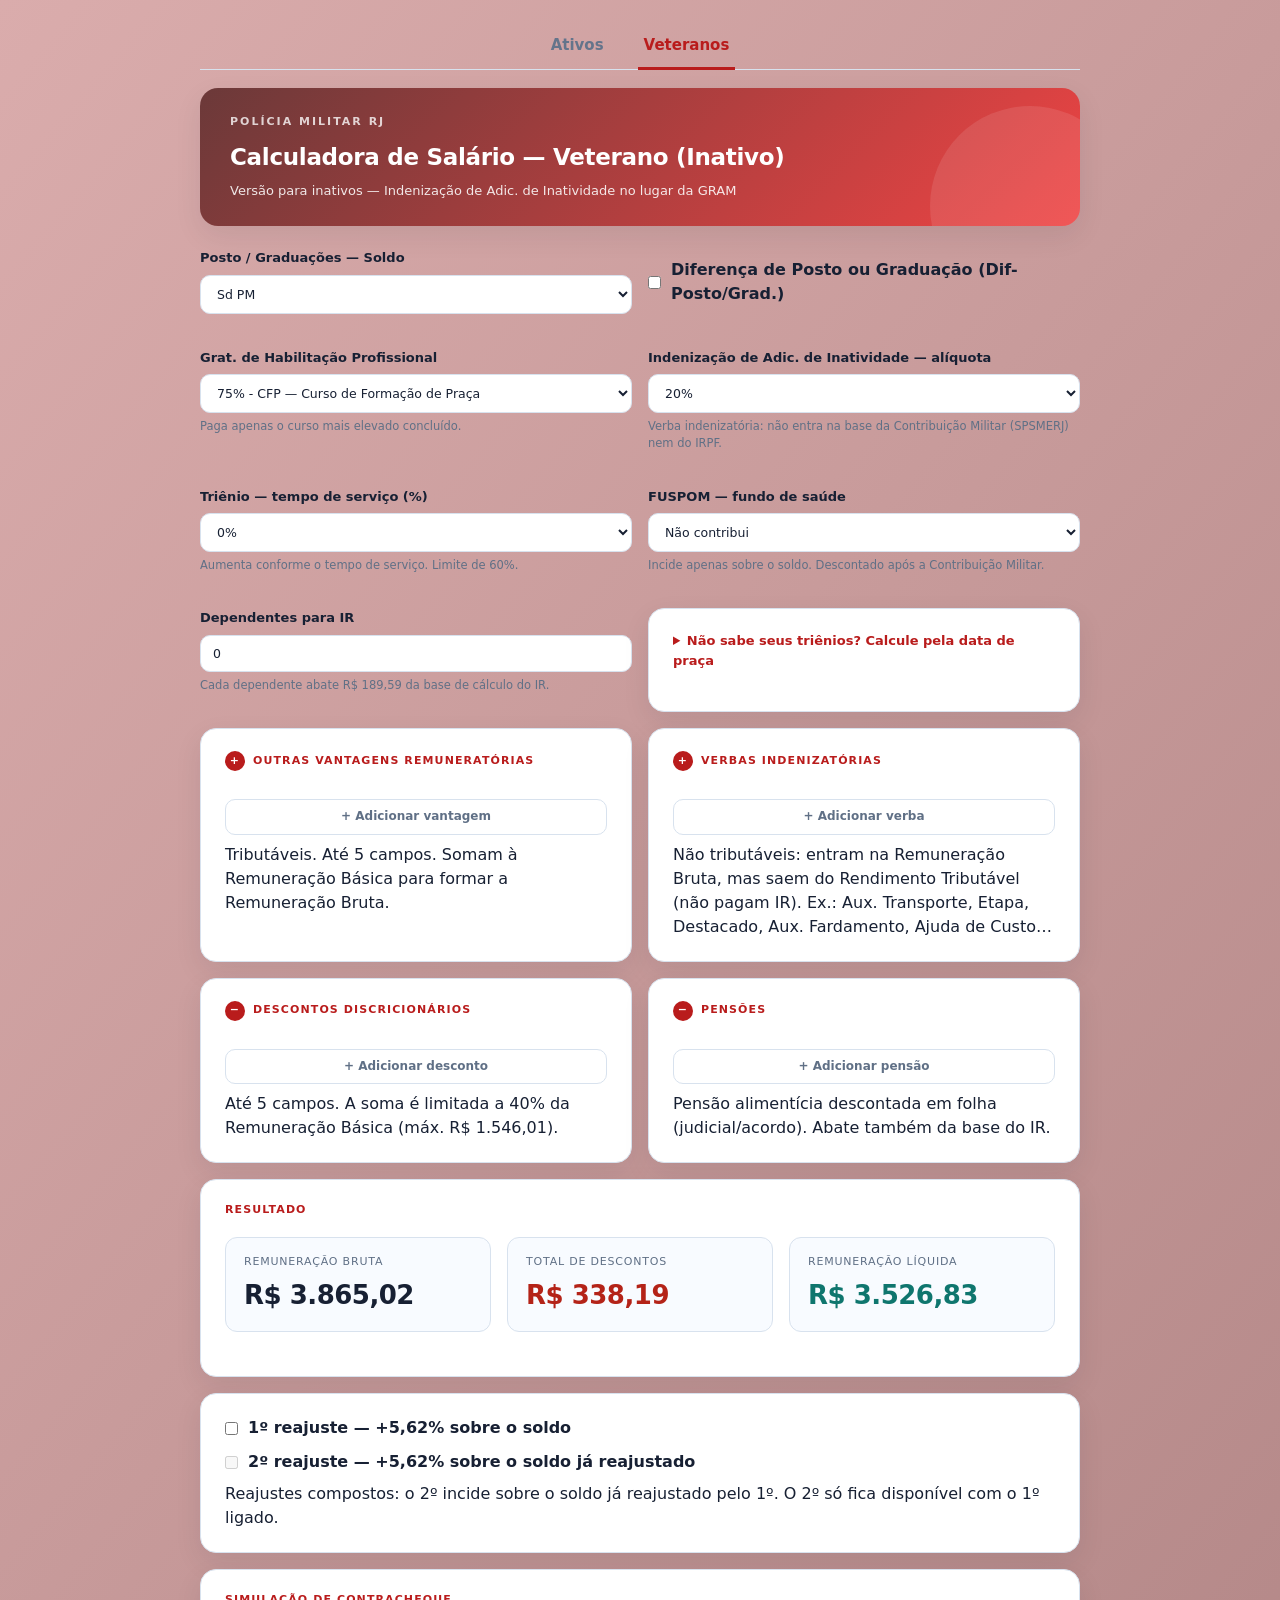
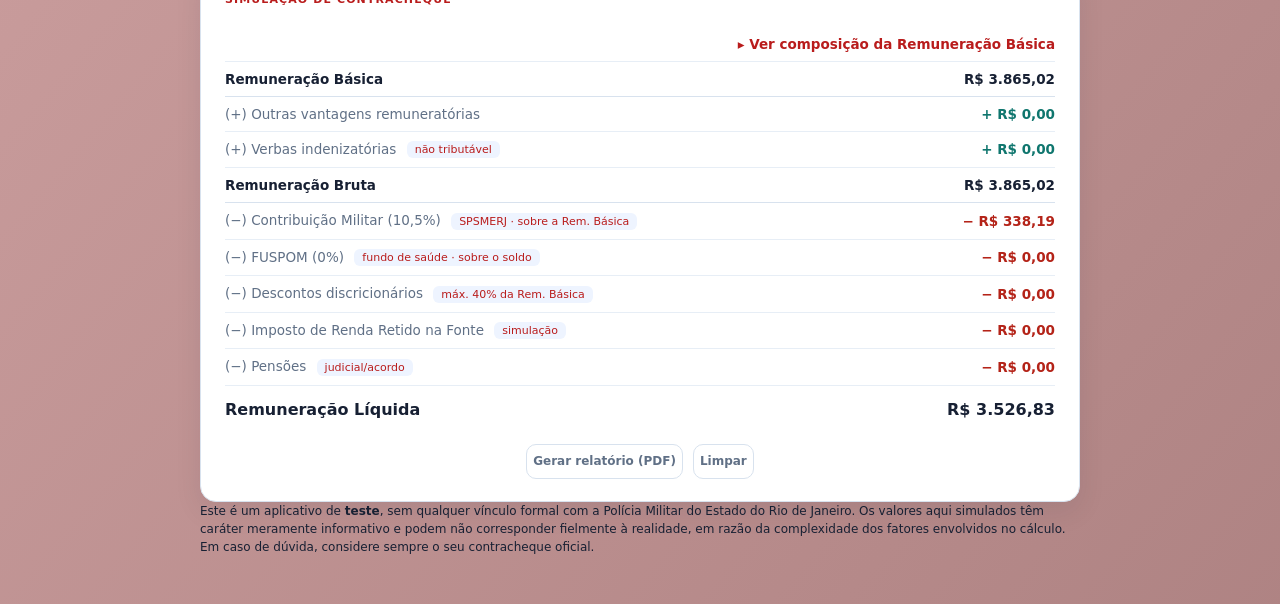
==== Calculadora_Veterano.html @ 70b04b52 "Add files via upload" ====
<html lang="pt-BR">

<head>
  <meta charset="UTF-8">
  <meta name="viewport" content="width=device-width, initial-scale=1.0">
  <link rel="stylesheet" href="calculadora_pmerj.css">
  <style>
    /* Tema avermelhado — diferencia a calculadora de veterano (inativo) da ativa (azul).
       Sobrescreve a cor de destaque SÓ aqui; o CSS compartilhado fica intacto. */
    :root {
      --acento: #b91c1c;            /* vermelho no lugar do azul (era ~#1D4ED8) */
    }
  </style>
  <title>Calculadora de Salário — Veterano (Inativo) — PMERJ</title>
  <script src="Calculadora_Veterano_v4.js"></script>
  <link rel="stylesheet" href="chrome-extension://d1582fdd-89d3-484b-8e49-4ea35ffc04d0/app/content-style.css">
</head>

<body class="veteranosss">
  <div class="wrap">
    <header class="veterano">
    <!-- <header style="background: #b91c1c; color: #fff; margin-bottom:24px; border-radius:0 0 8px 8px;"> -->
      <div class="header-text">
        <div class="brasao">Polícia Militar RJ</div>
        <h1>Calculadora de Salário — Veterano (Inativo)</h1>
        <p>Versão para inativos — Indenização de Adic. de Inatividade no lugar da GRAM</p>
      </div>
    </header>


    <!-- ====================== CHAVES DE REAJUSTE ====================== -->
    <!-- Reajustes compostos sobre o soldo (no JS). Afetam todas as rubricas,
       pois todas derivam do soldo.
       1º = +5,62% | 2º = +5,62% sobre o já reajustado.
       Acumulado: 1,0562 × 1,0562 = 1,11556 -> +11,56%. -->
    <div class="card" style="margin-bottom:16px;">
      <label for="reajuste"
        style="display:flex; align-items:center; gap:10px; font-weight:700; cursor:pointer; margin:0;">
        <input type="checkbox" id="reajuste">
        1º reajuste — +5,62% sobre o soldo
      </label>
      <label for="reajuste2"
        style="display:flex; align-items:center; gap:10px; font-weight:700; cursor:pointer; margin:10px 0 0;">
        <input type="checkbox" id="reajuste2" disabled>
        2º reajuste — +5,62% sobre o soldo já reajustado
      </label>
      <div class="hint" style="margin-top:8px;">Reajustes compostos: o 2º incide sobre o soldo já reajustado pelo 1º. O
        2º só fica disponível com o 1º ligado.</div>
    </div>


    <div class="grid">


      <!-- ============ CARD 1 — POSTO / GRADUAÇÃO (DEFINIDO) ============ -->
      <div class="field">
        <label for="posto">Posto / Graduações — Soldo</label>
        <select id="posto">
          <option value="3270.73" data-gret="192.5"> Cel PM </option>
          <option value="2943.65" data-gret="192.5">Ten Cel PM </option>
          <option value="2649.28" data-gret="192.5">Maj PM </option>
          <option value="2384.35" data-gret="150">Cap PM </option>
          <option value="2145.60" data-gret="150">1º Ten PM </option>
          <option value="1929.73" data-gret="150">2º Ten PM </option>
          <option value="1736.76" data-gret="150">Asp Of PM </option>
          <option value="1141.49" data-gret="122.5">Cad PM </option>
          <option value="1736.76" data-gret="150">Sub Ten PM</option>
          <option value="1596.12" data-gret="150">1º Sgt PM </option>
          <option value="1448.94" data-gret="150">2º Sgt PM </option>
          <option value="1318.11" data-gret="150">3º Sgt PM </option>
          <option value="1141.49" data-gret="150">Cb PM </option>
          <option value="991.03" data-gret="150" selected>Sd PM </option>
          <option value="817.67" data-gret="122.5">Aluno CFP </option>
        </select>
      </div>

      <!-- GHP — Gratificação de Habilitação Profissional
           Quem escolhe é o usuário (curso mais elevado concluído).
           value = % sobre o soldo  |  cálculo no JS: soldo * value / 100 -> LINHA no resultado -->

      <div class="field">
        <label for="habilitacao"> Grat. de Habilitação Profissional </label>
        <select name="" id="habilitacao">
          <option value="160">160% - CCEM — Curso de Comando e Estado-Maior</option>
          <option value="110">110% - CAO / CAS — Curso de Aperfeiçoamento de Oficiais / Sargentos</option>
          <option value="85">85% - Curso de Especialização ou equivalente</option>
          <option value="80">80% - CFO / CFS — Curso de Formação de Oficiais / Sargentos</option>
          <option value="75" selected>75% - CFP — Curso de Formação de Praça </option>
          <option value="0"> ------- </option>
        </select>
        <div class="hint">Paga apenas o curso mais elevado concluído.</div>
      </div>
            <!-- IAI — Indenização de Adicional de Inatividade (substitui a GRAM) -->
      <div class="field">
        <label for="iai-aliquota">Indenização de Adic. de Inatividade — alíquota</label>
        <select id="iai-aliquota">
          <option value="20" selected>20%</option>
          <option value="25">25%</option>
          <option value="30">30%</option>
        </select>
        <div class="hint">Verba indenizatória: não entra na base da Contribuição Militar (SPSMERJ) nem do IRPF.</div>
      </div>

<!-- ============ CARD AUXILIAR — TRIÊNIOS PELA DATA DE PRAÇA ============ -->
      <!-- Helper: usuário informa a data de praça; o JS conta os triênios.
         triênios = Math.floor( (hoje - data_praca) em dias / 1095 )   (1095 = 3 anos, sem bissexto)
         percentual = (a confirmar) 1º triênio 10%, +5% por triênio, teto 60%
         comportamento ao calcular: preencher #trienio automaticamente OU só informar? (a confirmar)
         Nota de estilo: input[type=date] não está no CSS compartilhado (que só cobre number/select),
         então pode aparecer com visual padrão do navegador — ajuste de estilo fica para depois. -->
      <div class="field">
        <label for="trienio">Triênio — tempo de serviço (%)</label>
        <select id="trienio">
          <option value="0" selected>0%</option>
          <option value="10">10%</option>
          <option value="15">15%</option>
          <option value="20">20%</option>
          <option value="25">25%</option>
          <option value="30">30%</option>
          <option value="35">35%</option>
          <option value="40">40%</option>
          <option value="45">45%</option>
          <option value="50">50%</option>
          <option value="55">55%</option>
          <option value="60">60%</option>
        </select>
        <div class="hint">Aumenta conforme o tempo de serviço. Limite de 60%.</div>
      </div>

      <!-- Card recolhível (<details>): nasce fechado para dar mais respiro à página;
         clicar no <summary> expande. Os id internos não mudaram. -->
      <!-- FUSPOM — fundo de saúde (escolhido pelo usuário). DESCONTO.
           value = % | base = SOMENTE o soldo
           cálculo no JS: soldo * value / 100 -> LINHA de desconto (após Contrib. Militar) -->
      <div class="field">
        <label for="fuspom">FUSPOM — fundo de saúde</label>
        <select id="fuspom">
          <option value="0" selected>Não contribui</option>
          <option value="10">10%</option>
          <option value="11">11%</option>
          <option value="12">12%</option>
          <option value="13">13%</option>
          <option value="14">14%</option>
          <option value="15">15%</option>
          <option value="16">16%</option>
          <option value="17">17%</option>
          <option value="18">18%</option>
        </select>
        <div class="hint">Incide apenas sobre o soldo. Descontado após a Contribuição Militar.</div>
      </div>

      <!-- DEPENDENTES (IR) — controle próprio, perto do FUSPOM.
           Cada dependente abate R$ 189,59 do Rendimento Tributável. -->
      <div class="field">
        <label for="dependentes">Dependentes para IR</label>
        <input type="number" id="dependentes" value="0" min="0" step="1" inputmode="numeric">
        <div class="hint">Cada dependente abate R$ 189,59 da base de cálculo do IR.</div>
      </div>





      <details class="card">
        <summary style="cursor:pointer; color:var(--acento); font-weight:800; font-size:13px;">Não sabe seus triênios?
          Calcule pela data de praça</summary>
        <div style="margin-top:18px;">
          <div class="field">
            <label for="data-praca"> Data de praça: </label>
            <input type="date" id="data-praca"> <span class="hint" style="flex:1;">mês / dia / ano</span>
            <div class="hint"> Data de Ingresso na corporação.</div>
          </div>

          <button type="button" class="cen-btn" id="btn-trienios" style="width:100%; margin-bottom:18px;">Calcular
            triênios</button>
          <div class="field">
            <label>Resultado</label>
            <div class="slider-row">
              <span class="hint" style="flex:1;">Triênios completos / Percentual sugerido</span>
              <span class="slider-val" id="trienios-count">—</span>
              <span class="slider-val" id="trienios-pct">—</span>
            </div>
          </div>
        </div>
      </details>

      <!-- ============ CARD — OUTRAS VANTAGENS REMUNERATÓRIAS (até 5) ============ -->
      <!-- TRIBUTÁVEIS: somam à Rem. Básica para formar a Rem. Bruta. -->
      <div class="card">
        <h2><span class="num">+</span> Outras vantagens remuneratórias</h2>
        <div id="vant-lista"><!-- campos (máx. 5) --></div>
        <button type="button" class="cen-btn" id="btn-add-vant" style="width:100%; margin-top:10px;">+ Adicionar vantagem</button>
        <div class="hint" style="margin-top:8px;">Tributáveis. Até 5 campos. Somam à Remuneração Básica para formar a Remuneração Bruta.</div>
      </div>

      <!-- ============ CARD — VERBAS INDENIZATÓRIAS (até 5) ============ -->
      <!-- NÃO TRIBUTÁVEIS: entram na Rem. Bruta, mas saem do Rendimento Tributável. -->
      <div class="card">
        <h2><span class="num">+</span> Verbas indenizatórias</h2>
        <div id="vind-lista"><!-- campos (máx. 5) --></div>
        <button type="button" class="cen-btn" id="btn-add-vind" style="width:100%; margin-top:10px;">+ Adicionar verba</button>
        <div class="hint" style="margin-top:8px;">Não tributáveis: entram na Remuneração Bruta, mas saem do Rendimento Tributável (não pagam IR). Ex.: Aux. Transporte, Etapa, Destacado, Aux. Fardamento, Ajuda de Custo…</div>
      </div>

      <!-- ============ CARD — DESCONTOS DISCRICIONÁRIOS (até 5) ============ -->
      <!-- O usuário adiciona campos (máx. 5). Cada um é um valor livre em R$.
         A SOMA de todos é limitada a 40% da Remuneração Básica (teto dinâmico).
         No JS: somaDisc = soma dos campos; desconto = min(somaDisc, 40% Rem.Básica).
         Campos criados/removidos dinamicamente; o cálculo lê todos pela classe .desc-disc-input. -->
      <div class="card">
        <h2><span class="num">−</span> Descontos discricionários</h2>
        <div id="desc-disc-lista"><!-- campos adicionados aqui (máx. 5) --></div>
        <button type="button" class="cen-btn" id="btn-add-desc" style="width:100%; margin-top: 10px;">+ Adicionar
          desconto</button>
        <div class="hint" style="margin-top:8px;">Até 5 campos. A soma é limitada a 40% da Remuneração Básica (máx.
          <span id="desc-disc-max">R$ 0,00</span>).
        </div>
        <div class="hint" id="desc-disc-aviso" style="display:none; color:var(--vermelho); font-weight:600;">Soma acima
          do limite — considerado o máximo permitido.</div>
      </div>

      <!-- ============ CARD — PENSÕES (até 5) ============ -->
      <!-- Desconto. Reduz o líquido E abate da Base de Cálculo do IR.
           Campos dinâmicos lidos pela classe .pensao-input. -->
      <div class="card">
        <h2><span class="num">−</span> Pensões</h2>
        <div id="pensao-lista"><!-- campos adicionados aqui (máx. 5) --></div>
        <button type="button" class="cen-btn" id="btn-add-pensao" style="width:100%; margin-top:10px;">+ Adicionar pensão</button>
        <div class="hint" style="margin-top:8px;">Pensão alimentícia descontada em folha (judicial/acordo). Abate também da base do IR.</div>
      </div>

      <!-- ============ CARD DE RESULTADO ============ -->
      <div class="card result-card">
        <h2> Resultado </h2>
        <div class="big-nums">
          <div class="big-num">
            <div class="lbl">Remuneração Bruta</div>
            <div class="val" id="r-rem-bruta">R$&nbsp;0,00</div>
          </div>
          <div class="big-num">
            <div class="lbl">Total de descontos</div>
            <div class="val" id="r-desc" style="color: var(--vermelho);">R$&nbsp;0,00</div>
          </div>
          <div class="big-num destaque">
            <div class="lbl">Remuneração Líquida</div>
            <div class="val" id="r-liquido">R$&nbsp;0,00</div>
          </div>
        </div>


      </div>

      <!-- DETALHAMENTO (table.breakdown) — "contracheque": rubricas e valores.
           Descontos, auxílios e líquido entram aqui nas próximas etapas. -->
      <div class="card result-card">
        <h2> Simulação de Contracheque </h2>
        <table class="breakdown">
          <tbody>
            <tr id="comp-toggle" style="cursor:pointer;">
              <td colspan="2" class="lbl-cell" style="color:var(--acento); font-weight:700;">
                <span id="comp-arrow">▸</span> Ver composição da Remuneração Básica
              </td>
            </tr>
            <tr class="comp-row" style="display:none;">
              <td class="lbl-cell">Soldo base</td>
              <td id="t-soldo">R$&nbsp;0,00</td>
            </tr>
            <tr class="comp-row" style="display:none;">
              <td class="lbl-cell">GRET (<span id="t-gret-p">150</span>%)</td>
              <td class="pos" id="t-gret">+ R$&nbsp;0,00</td>
            </tr>
            <tr class="comp-row" style="display:none;">
              <td class="lbl-cell">GHP — Habilitação (<span id="t-ghp-p">75</span>%)</td>
              <td class="pos" id="t-ghp">+ R$&nbsp;0,00</td>
            </tr>
            <tr class="comp-row" style="display:none;">
              <td class="lbl-cell">Indenização Adic. de Inatividade (<span id="t-iai-p">20</span>%)</td>
              <td class="pos" id="t-iai">+ R$&nbsp;0,00</td>
            </tr>
            <tr class="comp-row" style="display:none;">
              <td class="lbl-cell">Triênio (<span id="t-tri-p">0</span>%)</td>
              <td class="pos" id="t-trienio">+ R$&nbsp;0,00</td>
            </tr>
            <tr class="subtotal">
              <td>Remuneração Básica</td>
              <td id="t-rem-basica">R$&nbsp;0,00</td>
            </tr>
            <tr>
              <td class="lbl-cell">(+) Outras vantagens remuneratórias</td>
              <td class="pos" id="t-vant">+ R$&nbsp;0,00</td>
            </tr>
            <tr>
              <td class="lbl-cell">(+) Verbas indenizatórias <span class="badge-aux">não tributável</span></td>
              <td class="pos" id="t-vind">+ R$&nbsp;0,00</td>
            </tr>
             <tr class="subtotal"><td>Remuneração Bruta</td><td id="t-rem-bruta">R$&nbsp;0,00</td></tr>
            <tr>
              <td class="lbl-cell">(−) Contribuição Militar (10,5%) <span class="badge-aux">SPSMERJ · sobre a Rem.
                  Básica</span></td>
              <td class="neg" id="t-contrib">− R$&nbsp;0,00</td>
            </tr>
            <tr>
              <td class="lbl-cell">(−) Descontos discricionários <span class="badge-aux">máx. 40% da Rem. Básica</span>
              </td>
              <td class="neg" id="t-desc-disc">− R$&nbsp;0,00</td>
            </tr>
            <tr>
              <td class="lbl-cell">(−) Imposto de Renda Retido na Fonte <span class="badge-aux">simulação</span></td>
              <td class="neg" id="t-irrf">− R$&nbsp;0,00</td>
            </tr>
            <tr>
              <td class="lbl-cell">(−) Pensões <span class="badge-aux">judicial/acordo</span></td>
              <td class="neg" id="t-pensao">− R$&nbsp;0,00</td>
            </tr>
            <tr class="final">
              <td>Remuneração Líquida</td>
              <td id="t-liquido">R$&nbsp;0,00</td>
            </tr>
          </tbody>
        </table>
      </div>

  
    </div>
        <!-- Rodapé informativo / aviso -->
      <div class="hint" style="font-size: 12px; font-" >
        Este é um aplicativo de <strong>teste</strong>, sem qualquer vínculo formal com a Polícia Militar
        do Estado do Rio de Janeiro. Os valores aqui simulados têm caráter meramente informativo e podem
        não corresponder fielmente à realidade, em razão da complexidade dos fatores envolvidos no cálculo.
        Em caso de dúvida, considere sempre o seu contracheque oficial.
      </div>
</body>

</html>
---- calculadora_pmerj.css ----
:root {
    --bg: #f4f7fb;
    --surface: #ffffff;
    --surface-soft: #f8fafc;
    --texto: #172033;
    --texto-suave: #607086;
    --borda: #d8e2ee;
    --acento: #1d4ed8;
    --acento-2: #2563eb;
    --verde: #0f766e;
    --vermelho: #b42318;
    --sombra: 0 10px 28px rgba(15, 23, 42, 0.08);
  }
  * { margin: 0; padding: 0; box-sizing: border-box; }
  body {
    font-family: 'Segoe UI', system-ui, -apple-system, sans-serif;
    background: linear-gradient(180deg, #e9eeed 0%, #f8fbff 100%);
    color: var(--texto);
    line-height: 1.5;
    padding: 24px 16px 48px;
    min-height: 100vh;
  }
  .veteranosss {
    background: linear-gradient(130deg, #daacac 0%, #a77777e8 100%);
  }
  .wrap { max-width: 880px; margin: 0 auto; }
  header {
    background: linear-gradient(135deg, #1e3a8a 0%, #2563eb 100%);
    color: #fff;
    border-radius: 18px;
    padding: 26px 30px;
    margin-bottom: 22px;
    box-shadow: var(--sombra);
    position: relative;
    overflow: hidden;
  }
  .veterano{
    background: linear-gradient(135deg, #6b3939 0%, #ef4444 100%);
  }
  header::after {
    content: "";
    position: absolute;
    inset: auto -50px -80px auto;
    width: 200px;
    height: 200px;
    background: rgba(255,255,255,0.10);
    border-radius: 50%;
  }
  .brasao { font-size: 11px; letter-spacing: 2px; text-transform: uppercase; opacity: 0.78; margin-bottom: 10px; font-weight: 700; }
  header h1 { font-size: 23px; font-weight: 700; letter-spacing: -0.3px; margin-bottom: 6px; }
  header p { font-size: 13px; opacity: 0.88; }
  .grid { display: grid; grid-template-columns: 1fr 1fr; gap: 16px; }
  @media (max-width: 720px) { .grid { grid-template-columns: 1fr; } }
  .card {
    background: var(--surface);
    border: 1px solid var(--borda);
    border-radius: 16px;
    padding: 22px 24px;
    box-shadow: var(--sombra);
  }
  .card h2 {
    font-size: 11px;
    text-transform: uppercase;
    letter-spacing: 1.1px;
    color: var(--acento);
    font-weight: 800;
    margin-bottom: 18px;
    display: flex;
    align-items: center;
    gap: 8px;
  }
  .card h2 .num {
    background: var(--acento);
    color: #fff;
    width: 20px;
    height: 20px;
    border-radius: 50%;
    display: inline-flex;
    align-items: center;
    justify-content: center;
    font-size: 11px;
    font-weight: 800;
  }
  .hint-exp{
    font-size: 10.5px;
    font-style: italic;
    color: var(--texto-suave);
    margin-top: 10px;
  }
  .field { margin-bottom: 18px; }
  .field:last-child { margin-bottom: 0; }
  .field label { display: block; font-size: 13px; font-weight: 700; color: var(--texto); margin-bottom: 7px; }
  .field .hint { font-size: 11.5px; color: var(--texto-suave); font-weight: 400; margin-top: 5px; }
  .classes { display: flex; flex-direction: column; gap: 8px; }
  .classe-opt {
    border: 1.5px solid var(--borda);
    border-radius: 12px;
    padding: 12px 14px;
    cursor: pointer;
    display: flex;
    justify-content: space-between;
    align-items: center;
    transition: all 0.15s;
    background: var(--surface-soft);
  }
  .classe-opt:hover { border-color: var(--acento); transform: translateY(-1px); }
  .classe-opt.sel { border-color: var(--acento); background: #eef4ff; }
  .classe-opt .nome { font-size: 13px; font-weight: 700; color: var(--texto); }
  .classe-opt .val { font-size: 13px; color: var(--texto-suave); font-variant-numeric: tabular-nums; }
  .classe-opt.sel .val { color: var(--acento); font-weight: 700; }
  .slider-row { display: flex; align-items: center; gap: 14px; }
  input[type=range] { flex: 1; accent-color: var(--acento); height: 6px; }
  .slider-val {
    min-width: 56px;
    text-align: center;
    font-size: 15px;
    font-weight: 800;
    color: var(--acento-2);
    font-variant-numeric: tabular-nums;
    background: #eef4ff;
    border-radius: 8px;
    padding: 4px 0;
  }
  input[type=number], select {
    width: 100%;
    padding: 10px 12px;
    border: 1.5px solid var(--borda);
    border-radius: 10px;
    font-size: 12.5px;
    font-family: inherit;
    background: #fff;
    color: var(--texto);
  }
  input[type=number]:focus, select:focus { outline: none; border-color: var(--acento); box-shadow: 0 0 0 3px rgba(29,78,216,0.08); }
  .result-card {
    grid-column: 1 / -1;
    background: var(--surface);
    color: var(--texto);
    border: 1px solid var(--borda);
    box-shadow: var(--sombra);
  }
  .result-card h2 { color: var(--acento); }
  .big-nums { display: grid; grid-template-columns: 1fr 1fr 1fr; gap: 16px; margin-bottom: 22px; }
  @media (max-width: 720px) { .big-nums { grid-template-columns: 1fr; gap: 12px; } }
  .big-num { background: #f8fbff; border: 1px solid var(--borda); border-radius: 12px; padding: 16px 18px; }
  .big-num .lbl { font-size: 11px; text-transform: uppercase; letter-spacing: 0.8px; color: var(--texto-suave); margin-bottom: 6px; }
  .big-num .val { font-size: 26px; font-weight: 800; font-variant-numeric: tabular-nums; letter-spacing: -0.5px; color: var(--texto); }
  .big-num.destaque .val { color: var(--verde); }
  table.breakdown { width: 100%; border-collapse: collapse; font-size: 13.5px; }
  table.breakdown td { padding: 9px 0; border-bottom: 1px solid #e7eef6; font-variant-numeric: tabular-nums; color: var(--texto); }
  table.breakdown td:last-child { text-align: right; font-weight: 700; }
  table.breakdown td.lbl-cell { color: var(--texto-suave); font-weight: 400; }
  table.breakdown tr.subtotal td { font-weight: 800; border-bottom: 1.5px solid var(--borda); }
  table.breakdown tr.final td { border-bottom: none; padding-top: 14px; font-size: 16px; font-weight: 800; }
  table.breakdown .pos { color: var(--verde); }
  table.breakdown .neg { color: var(--vermelho); }
  .nota {
    background: #fffdf7;
    border: 1px solid #efe2bf;
    border-left: 4px solid #d4a72c;
    border-radius: 10px;
    padding: 13px 16px;
    font-size: 12.5px;
    color: #6b5510;
    line-height: 1.6;
    margin-top: 18px;
  }
  .footer-note { text-align: center; font-size: 11.5px; color: var(--texto-suave); margin-top: 28px; line-height: 1.7; }
  .badge-aux { display:inline-block; font-size:11px; background:#eef4ff; color:var(--acento); padding:2px 8px; border-radius:6px; margin-left:6px; vertical-align:middle; }
  .cenarios { display: flex; gap: 8px; }
  .cen-btn {
    flex: 1; padding: 9px 6px; border: 1.5px solid var(--borda); border-radius: 10px;
    background: #fff; color: var(--texto-suave); font-size: 12px; font-weight: 700;
    cursor: pointer; font-family: inherit; transition: all 0.15s; line-height: 1.3;
  }
  .cen-btn:hover { border-color: var(--acento); color: var(--texto); }
  .cen-btn.sel { border-color: var(--acento); background: #eef4ff; color: var(--acento); }
  .section-title {
    margin: 22px 0 14px;
    padding-top: 18px;
    border-top: 1px solid #e7eef6;
    font-size: 11px;
    text-transform: uppercase;
    letter-spacing: 1px;
    color: var(--acento);
    font-weight: 800;
  }
  .money-row {
    display: grid;
    grid-template-columns: auto 1fr;
    align-items: center;
    border: 1.5px solid var(--borda);
    border-radius: 12px;
    background: var(--surface-soft);
    overflow: hidden;
    transition: border-color 0.15s, box-shadow 0.15s, background 0.15s;
  }
  .money-row:focus-within {
    border-color: var(--acento);
    background: #fff;
    box-shadow: 0 0 0 3px rgba(29,78,216,0.08);
  }
  .money-prefix {
    height: 100%;
    min-width: 46px;
    display: inline-flex;
    align-items: center;
    justify-content: center;
    border-right: 1px solid var(--borda);
    color: var(--texto-suave);
    font-size: 13px;
    font-weight: 800;
    background: #eef4ff;
  }
  .money-row input {
    width: 100%;
    border: none;
    border-radius: 0;
    background: transparent;
    padding: 12px 14px;
    font-size: 15px;
    font-weight: 800;
    color: var(--texto);
    font-variant-numeric: tabular-nums;
  }
  .money-row input:focus { outline: none; box-shadow: none; }
  .aux-grid { display: grid; grid-template-columns: 1fr 1fr; gap: 12px; }
  @media (max-width: 720px) {
    .aux-grid { grid-template-columns: 1fr; }
  }
  .diff-panel {
    display: flex; justify-content: space-between; align-items: center;
    background: #f3f8ff; border: 1px solid #d9e6ff;
    border-radius: 12px; padding: 14px 18px; margin-bottom: 22px;
  }
  .diff-panel.zero { background: #f5f7fb; border-color: #d8e0ea; }
  .diff-lbl { display: block; font-size: 12px; text-transform: uppercase; letter-spacing: 0.6px; color: var(--texto-suave); }
  .diff-sub { display: block; font-size: 12px; color: var(--texto-suave); margin-top: 2px; }
  .diff-right { text-align: right; }
  .diff-val { display: block; font-size: 22px; font-weight: 800; color: var(--verde); font-variant-numeric: tabular-nums; }
  .diff-panel.zero .diff-val { color: var(--texto-suave); }
  .diff-pct { display: block; font-size: 13px; font-weight: 700; color: var(--verde); opacity: 0.95; }
  .diff-panel.zero .diff-pct { color: var(--texto-suave); }
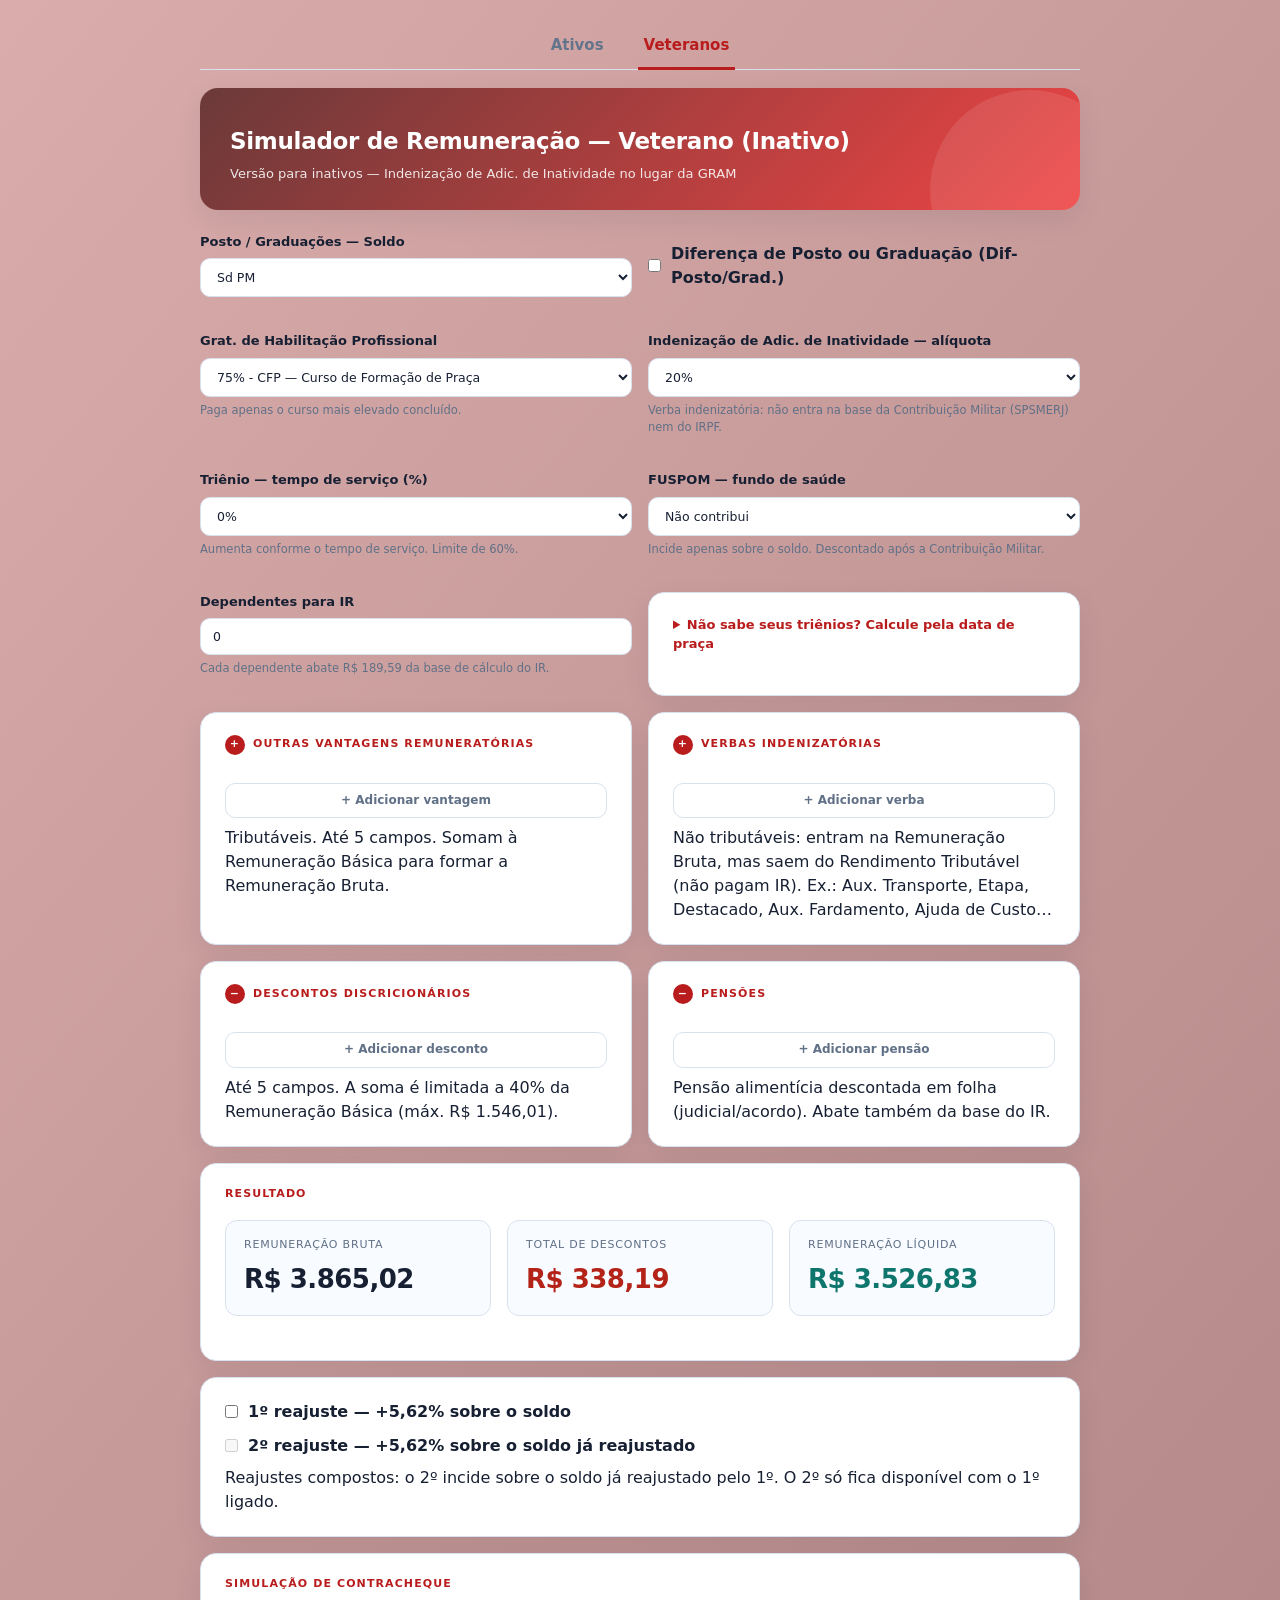
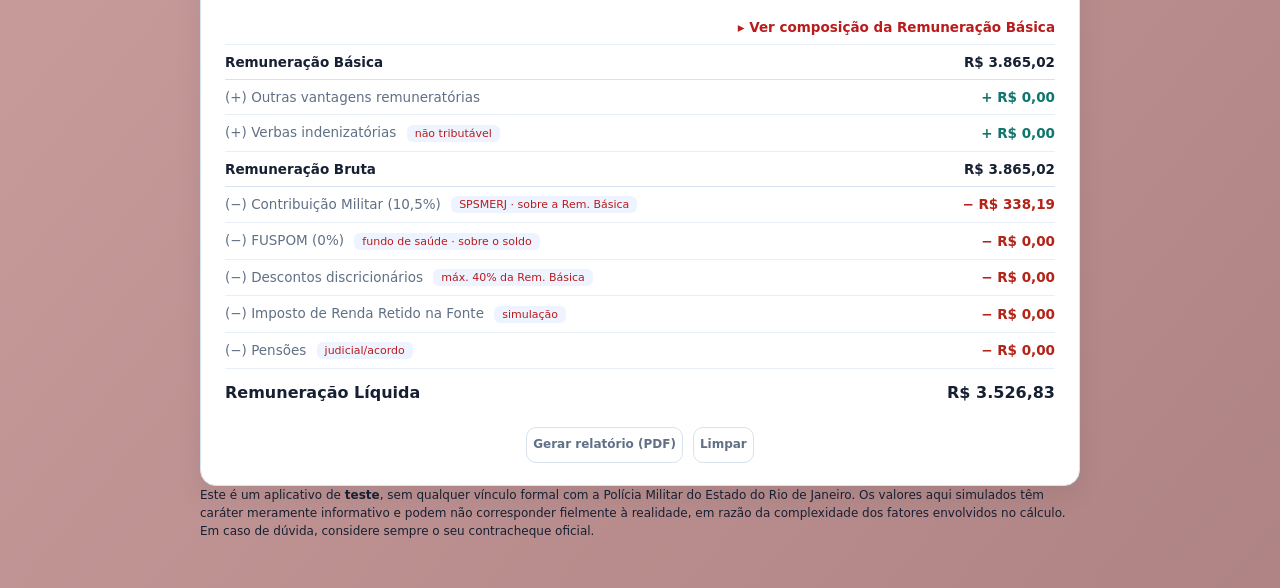
==== commit 7acbd2f6: "Update Calculadora_Veterano.html" ====
--- a/Calculadora_Veterano.html
+++ b/Calculadora_Veterano.html
@@ -11,7 +11,7 @@
       --acento: #b91c1c;            /* vermelho no lugar do azul (era ~#1D4ED8) */
     }
   </style>
-  <title>Calculadora de Salário — Veterano (Inativo) — PMERJ</title>
+  <title>Calculadora de Salário — Veterano (Inativo) </title>
   <script src="Calculadora_Veterano_v4.js"></script>
   <link rel="stylesheet" href="chrome-extension://d1582fdd-89d3-484b-8e49-4ea35ffc04d0/app/content-style.css">
 </head>
@@ -21,8 +21,8 @@
     <header class="veterano">
     <!-- <header style="background: #b91c1c; color: #fff; margin-bottom:24px; border-radius:0 0 8px 8px;"> -->
       <div class="header-text">
-        <div class="brasao">Polícia Militar RJ</div>
-        <h1>Calculadora de Salário — Veterano (Inativo)</h1>
+        <div class="brasao"></div>
+        <h1>Simulador de Remuneração — Veterano (Inativo)</h1>
         <p>Versão para inativos — Indenização de Adic. de Inatividade no lugar da GRAM</p>
       </div>
     </header>
@@ -331,4 +331,4 @@
       </div>
 </body>
 
-</html>+</html>
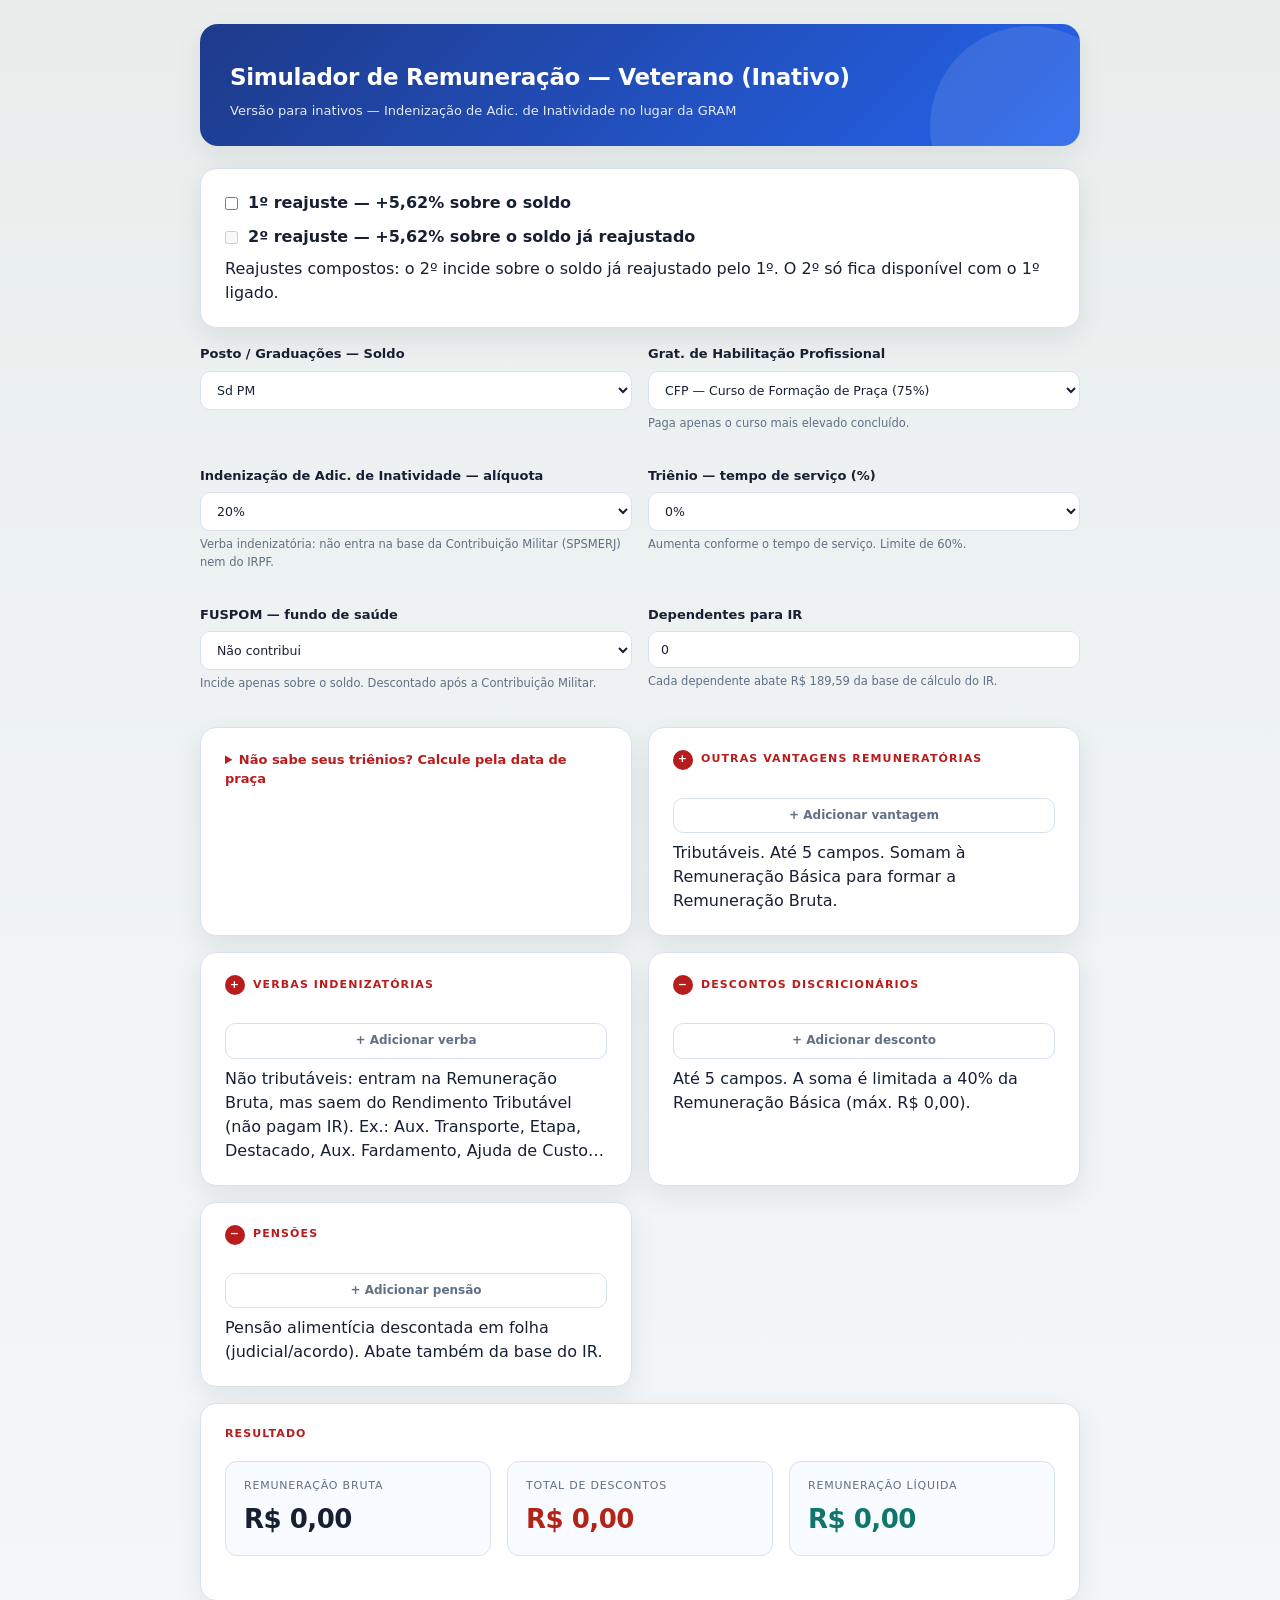
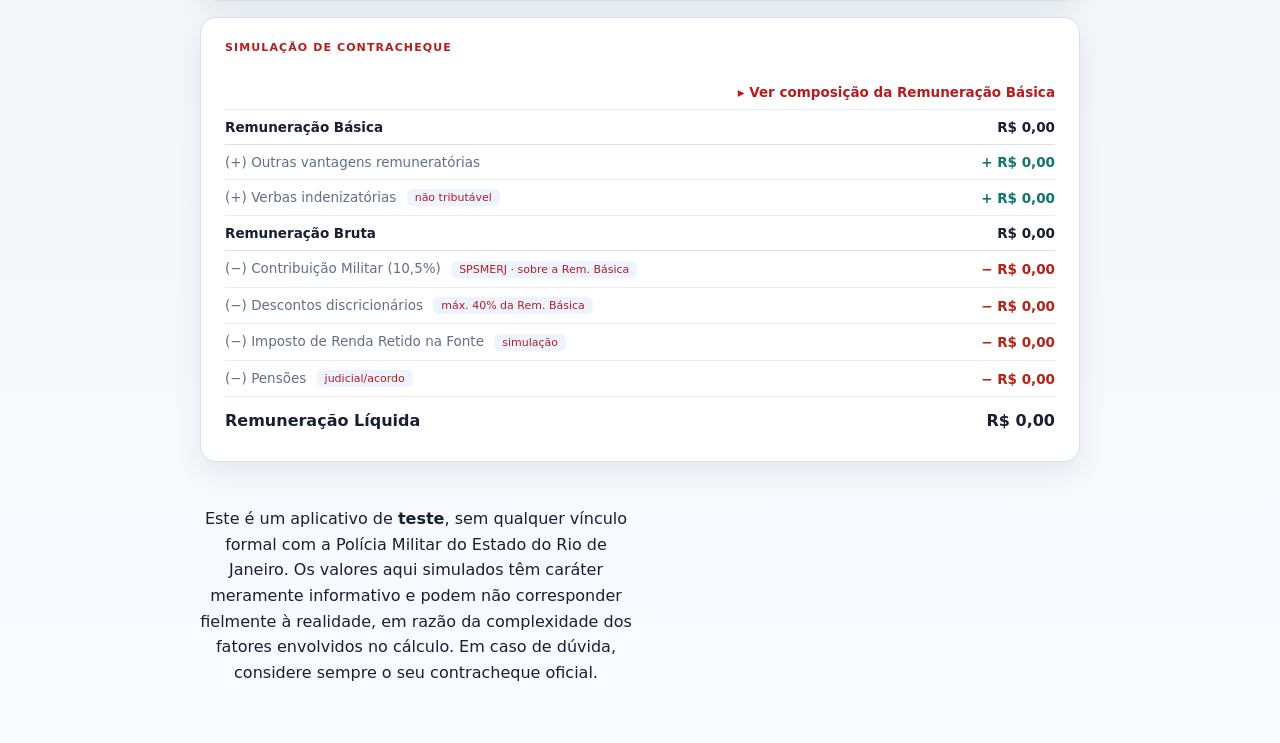
==== commit c532a0b5: "Add files via upload" ====
--- a/Calculadora_Veterano.html
+++ b/Calculadora_Veterano.html
@@ -11,15 +11,14 @@
       --acento: #b91c1c;            /* vermelho no lugar do azul (era ~#1D4ED8) */
     }
   </style>
-  <title>Calculadora de Salário — Veterano (Inativo) </title>
-  <script src="Calculadora_Veterano_v4.js"></script>
+  <title>Calculadora de Salário — Veterano (Inativo) — PMERJ</title>
+  <script src="Calculadora_Veterano.js"></script>
   <link rel="stylesheet" href="chrome-extension://d1582fdd-89d3-484b-8e49-4ea35ffc04d0/app/content-style.css">
 </head>
 
-<body class="veteranosss">
+<body>
   <div class="wrap">
-    <header class="veterano">
-    <!-- <header style="background: #b91c1c; color: #fff; margin-bottom:24px; border-radius:0 0 8px 8px;"> -->
+    <header>
       <div class="header-text">
         <div class="brasao"></div>
         <h1>Simulador de Remuneração — Veterano (Inativo)</h1>
@@ -81,11 +80,11 @@
       <div class="field">
         <label for="habilitacao"> Grat. de Habilitação Profissional </label>
         <select name="" id="habilitacao">
-          <option value="160">160% - CCEM — Curso de Comando e Estado-Maior</option>
-          <option value="110">110% - CAO / CAS — Curso de Aperfeiçoamento de Oficiais / Sargentos</option>
-          <option value="85">85% - Curso de Especialização ou equivalente</option>
-          <option value="80">80% - CFO / CFS — Curso de Formação de Oficiais / Sargentos</option>
-          <option value="75" selected>75% - CFP — Curso de Formação de Praça </option>
+          <option value="160">CCEM — Curso de Comando e Estado-Maior (160%)</option>
+          <option value="110">CAO / CAS — Curso de Aperfeiçoamento de Oficiais / Sargentos (110%)</option>
+          <option value="85">Curso de Especialização ou equivalente (85%)</option>
+          <option value="80">CFO / CFS — Curso de Formação de Oficiais / Sargentos (80%)</option>
+          <option value="75" selected>CFP — Curso de Formação de Praça (75%)</option>
           <option value="0"> ------- </option>
         </select>
         <div class="hint">Paga apenas o curso mais elevado concluído.</div>
@@ -320,15 +319,14 @@
         </table>
       </div>
 
-  
-    </div>
-        <!-- Rodapé informativo / aviso -->
-      <div class="hint" style="font-size: 12px; font-" >
+      <!-- Rodapé informativo / aviso -->
+      <p class="hint" style="margin:28px auto 10px; max-width:680px; text-align:center; line-height:1.6;">
         Este é um aplicativo de <strong>teste</strong>, sem qualquer vínculo formal com a Polícia Militar
         do Estado do Rio de Janeiro. Os valores aqui simulados têm caráter meramente informativo e podem
         não corresponder fielmente à realidade, em razão da complexidade dos fatores envolvidos no cálculo.
         Em caso de dúvida, considere sempre o seu contracheque oficial.
-      </div>
+      </p>
+    </div>
 </body>
 
-</html>
+</html>
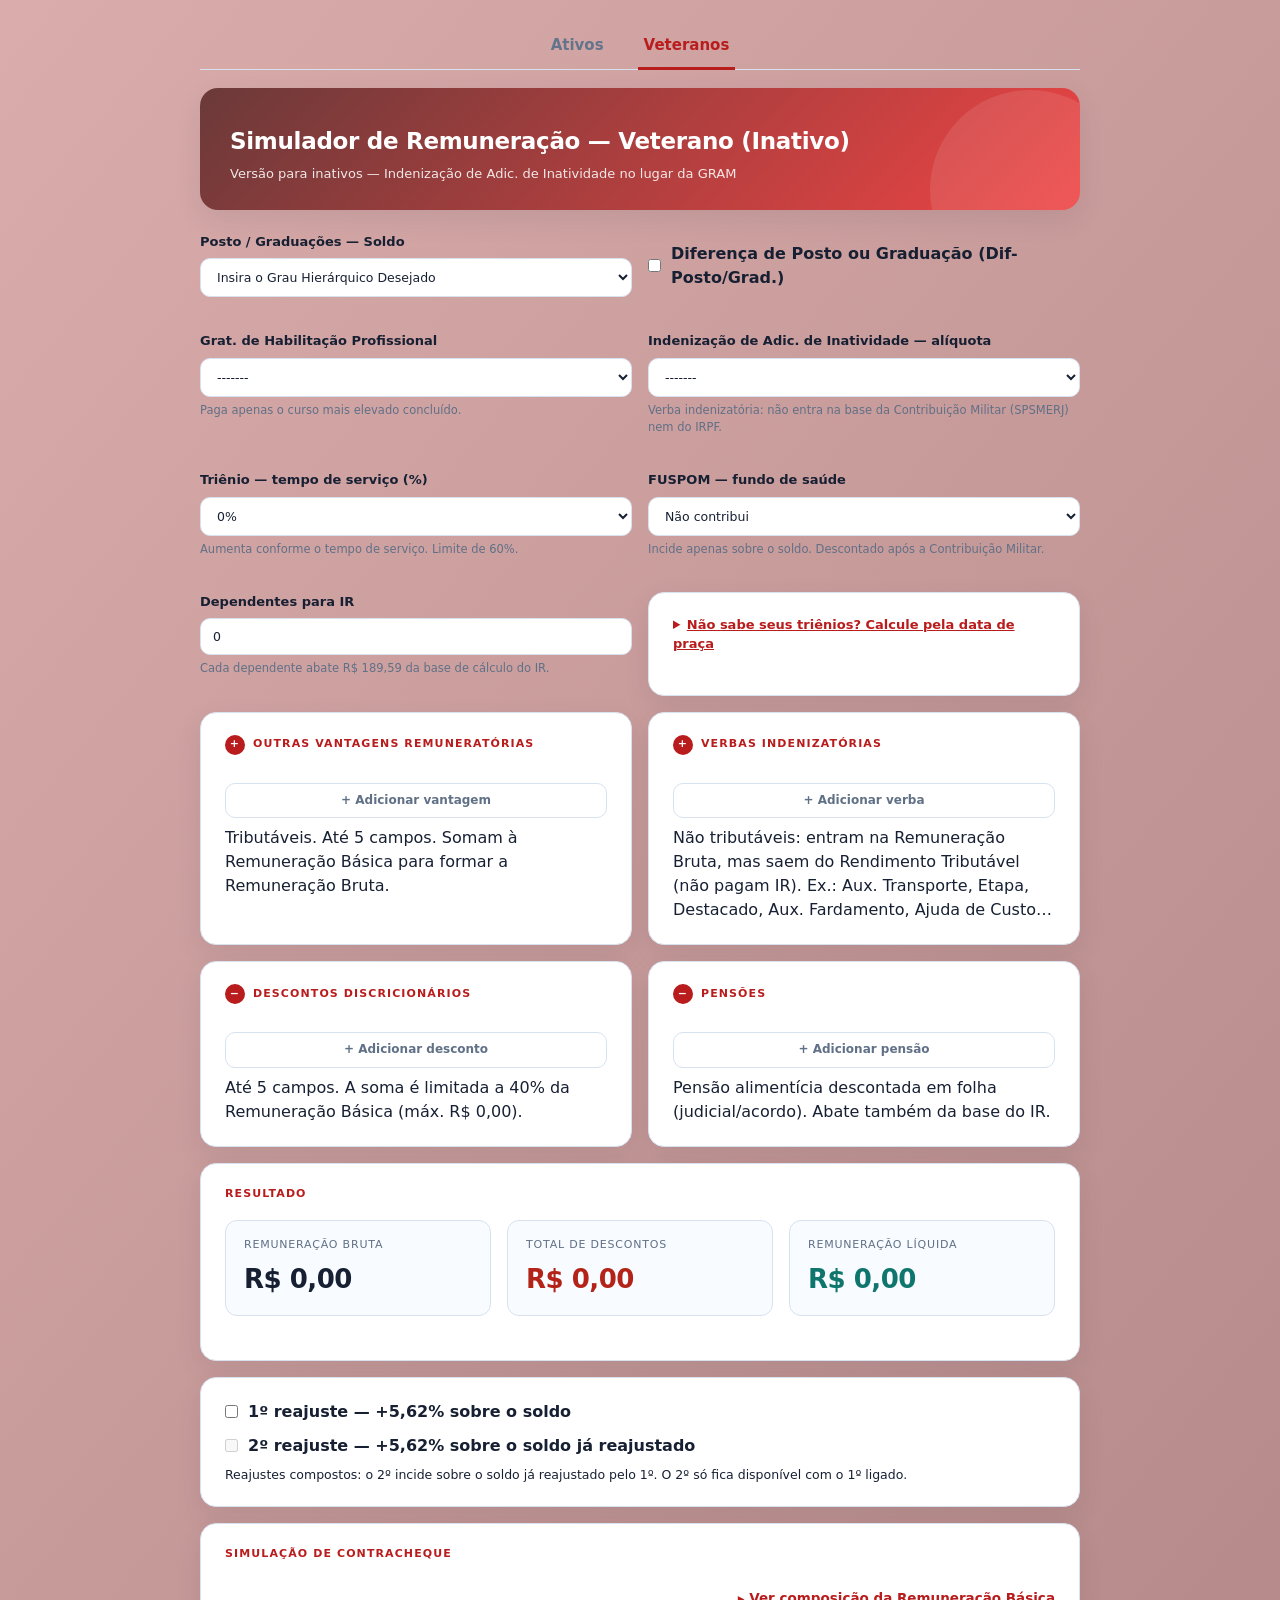
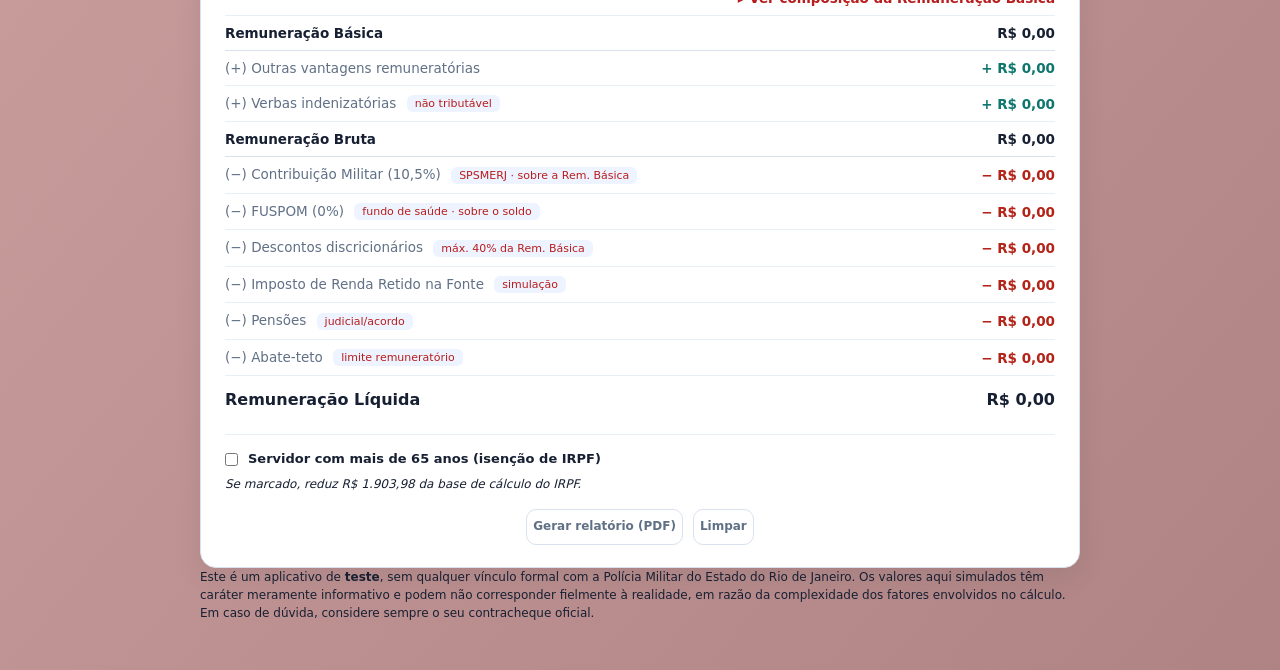
==== commit 747b50fd: "Add files via upload" ====
--- a/Calculadora_Veterano.html
+++ b/Calculadora_Veterano.html
@@ -11,14 +11,15 @@
       --acento: #b91c1c;            /* vermelho no lugar do azul (era ~#1D4ED8) */
     }
   </style>
-  <title>Calculadora de Salário — Veterano (Inativo) — PMERJ</title>
-  <script src="Calculadora_Veterano.js"></script>
+  <title>Simulador de Remuneração — Veterano (Inativo) </title>
+  <script src="Calculadora_Veterano_v4.js"></script>
   <link rel="stylesheet" href="chrome-extension://d1582fdd-89d3-484b-8e49-4ea35ffc04d0/app/content-style.css">
 </head>
 
-<body>
+<body class="veteranosss">
   <div class="wrap">
-    <header>
+    <header class="veterano">
+    <!-- <header style="background: #b91c1c; color: #fff; margin-bottom:24px; border-radius:0 0 8px 8px;"> -->
       <div class="header-text">
         <div class="brasao"></div>
         <h1>Simulador de Remuneração — Veterano (Inativo)</h1>
@@ -43,7 +44,7 @@
         <input type="checkbox" id="reajuste2" disabled>
         2º reajuste — +5,62% sobre o soldo já reajustado
       </label>
-      <div class="hint" style="margin-top:8px;">Reajustes compostos: o 2º incide sobre o soldo já reajustado pelo 1º. O
+      <div class="hint" style="margin-top:8px; font-size:12.5px">Reajustes compostos: o 2º incide sobre o soldo já reajustado pelo 1º. O
         2º só fica disponível com o 1º ligado.</div>
     </div>
 
@@ -68,8 +69,9 @@
           <option value="1448.94" data-gret="150">2º Sgt PM </option>
           <option value="1318.11" data-gret="150">3º Sgt PM </option>
           <option value="1141.49" data-gret="150">Cb PM </option>
-          <option value="991.03" data-gret="150" selected>Sd PM </option>
+          <option value="991.03" data-gret="150" >Sd PM </option>
           <option value="817.67" data-gret="122.5">Aluno CFP </option>
+          <option value="0" selected> Insira o Grau Hierárquico Desejado </option>
         </select>
       </div>
 
@@ -80,12 +82,12 @@
       <div class="field">
         <label for="habilitacao"> Grat. de Habilitação Profissional </label>
         <select name="" id="habilitacao">
-          <option value="160">CCEM — Curso de Comando e Estado-Maior (160%)</option>
-          <option value="110">CAO / CAS — Curso de Aperfeiçoamento de Oficiais / Sargentos (110%)</option>
-          <option value="85">Curso de Especialização ou equivalente (85%)</option>
-          <option value="80">CFO / CFS — Curso de Formação de Oficiais / Sargentos (80%)</option>
-          <option value="75" selected>CFP — Curso de Formação de Praça (75%)</option>
-          <option value="0"> ------- </option>
+          <option value="160">160% - CCEM — Curso de Comando e Estado-Maior</option>
+          <option value="110">110% - CAO / CAS — Curso de Aperfeiçoamento de Oficiais / Sargentos</option>
+          <option value="85">85% - Curso de Especialização ou equivalente</option>
+          <option value="80">80% - CFO / CFS — Curso de Formação de Oficiais / Sargentos</option>
+          <option value="75" >75% - CFP — Curso de Formação de Praça </option>
+          <option value="0" selected> ------- </option>
         </select>
         <div class="hint">Paga apenas o curso mais elevado concluído.</div>
       </div>
@@ -93,9 +95,10 @@
       <div class="field">
         <label for="iai-aliquota">Indenização de Adic. de Inatividade — alíquota</label>
         <select id="iai-aliquota">
-          <option value="20" selected>20%</option>
+          <option value="20">20%</option>
           <option value="25">25%</option>
           <option value="30">30%</option>
+           <option value="0" selected> ------- </option>
         </select>
         <div class="hint">Verba indenizatória: não entra na base da Contribuição Militar (SPSMERJ) nem do IRPF.</div>
       </div>
@@ -161,7 +164,7 @@
 
 
       <details class="card">
-        <summary style="cursor:pointer; color:var(--acento); font-weight:800; font-size:13px;">Não sabe seus triênios?
+        <summary style="cursor:pointer; color:var(--acento); font-weight:800; font-size:13px;  text-decoration: underline  1px;">Não sabe seus triênios?
           Calcule pela data de praça</summary>
         <div style="margin-top:18px;">
           <div class="field">
@@ -319,14 +322,15 @@
         </table>
       </div>
 
-      <!-- Rodapé informativo / aviso -->
-      <p class="hint" style="margin:28px auto 10px; max-width:680px; text-align:center; line-height:1.6;">
+  
+    </div>
+        <!-- Rodapé informativo / aviso -->
+      <div class="hint" style="font-size: 12px; font-" >
         Este é um aplicativo de <strong>teste</strong>, sem qualquer vínculo formal com a Polícia Militar
         do Estado do Rio de Janeiro. Os valores aqui simulados têm caráter meramente informativo e podem
         não corresponder fielmente à realidade, em razão da complexidade dos fatores envolvidos no cálculo.
         Em caso de dúvida, considere sempre o seu contracheque oficial.
-      </p>
-    </div>
+      </div>
 </body>
 
 </html>
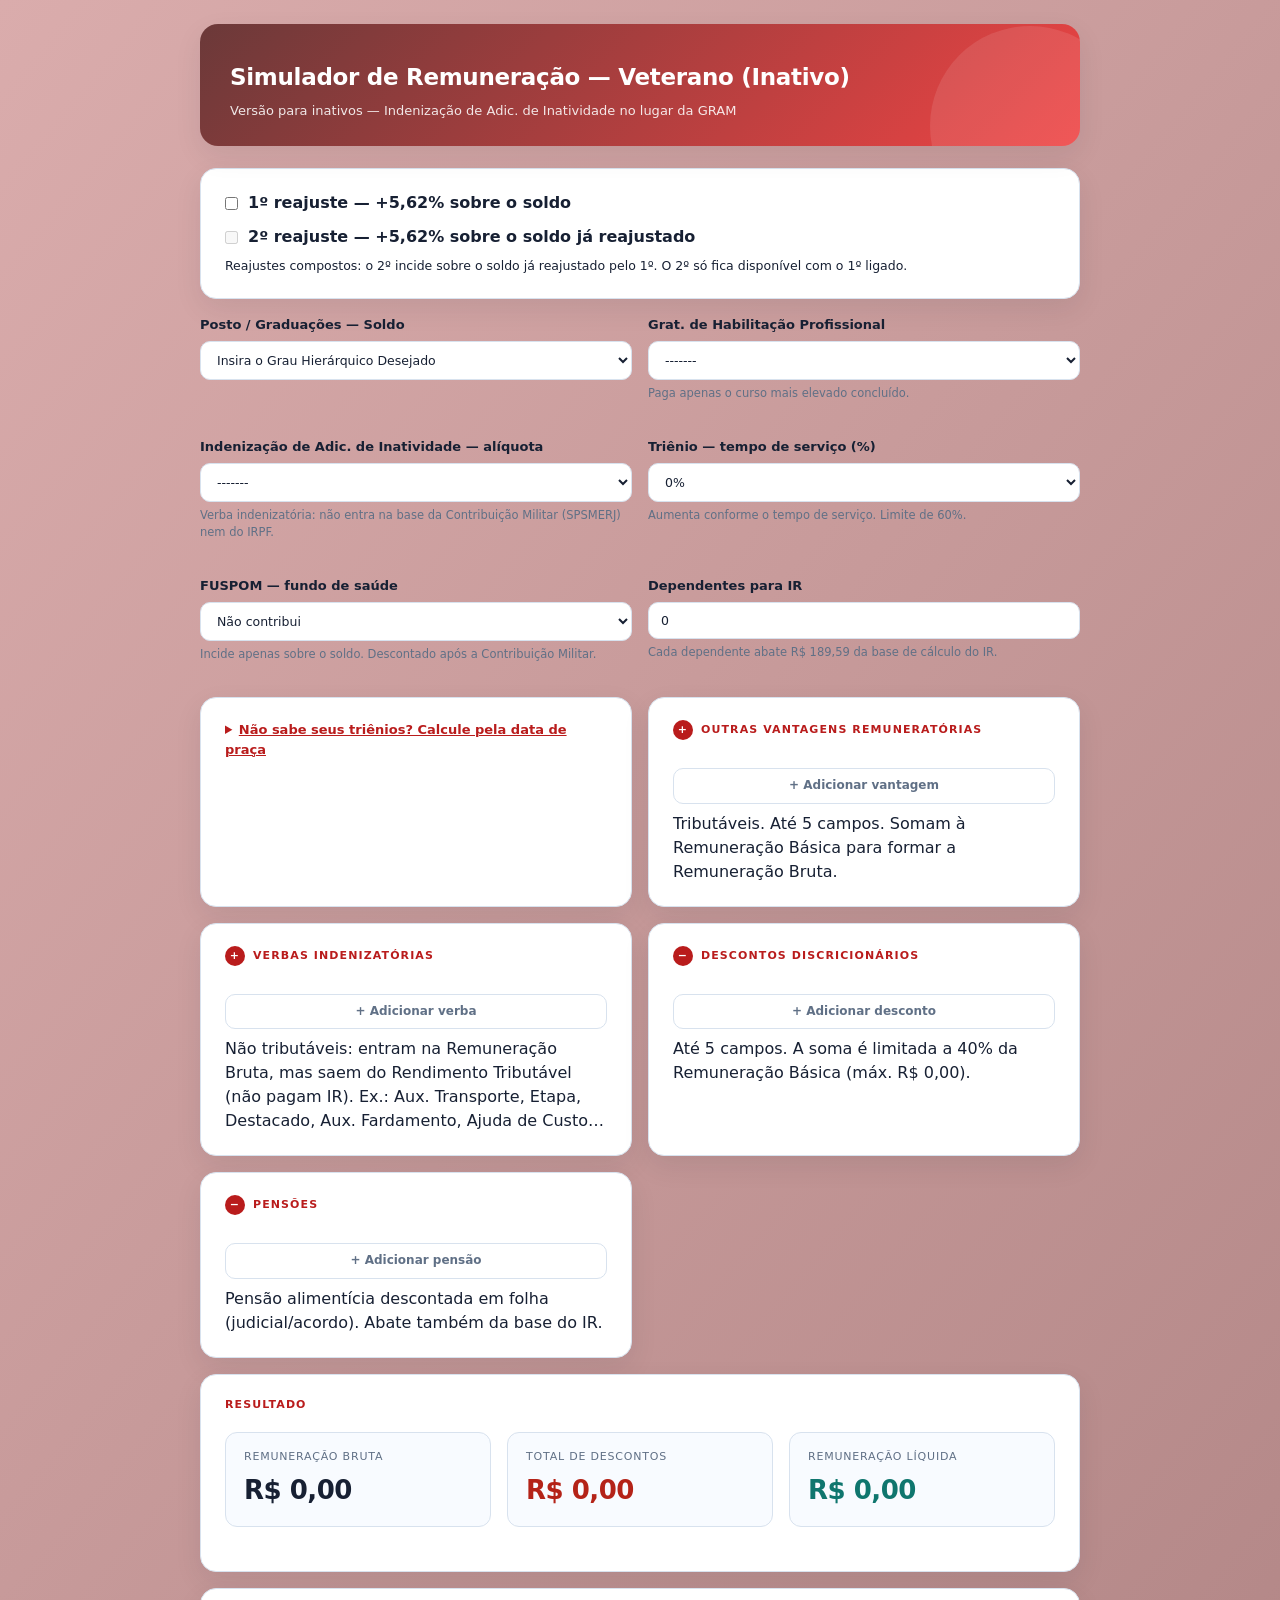
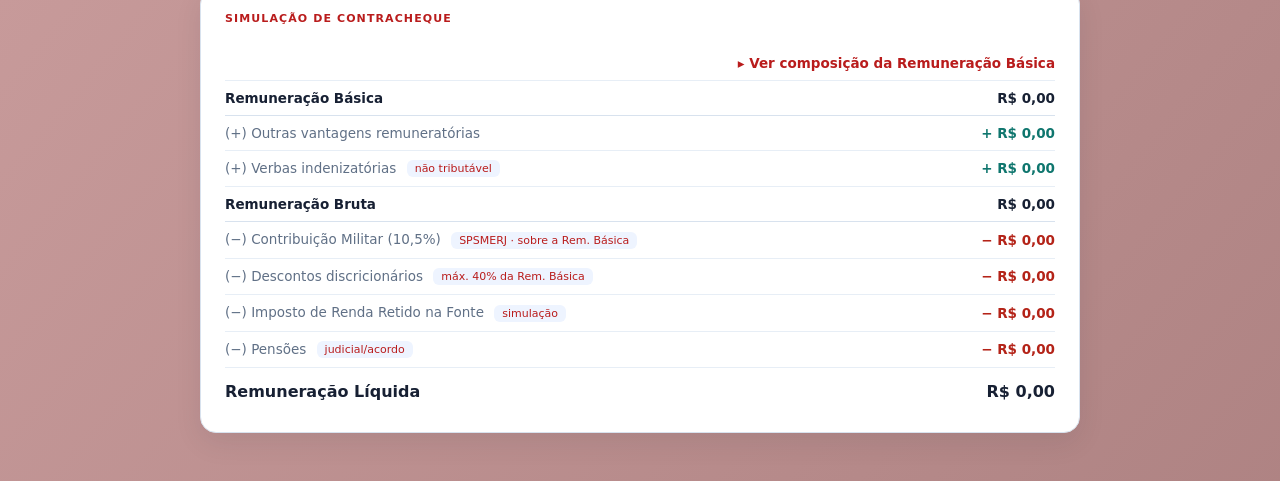
==== commit 9cacc94a: "Update Calculadora_Veterano.html" ====
--- a/Calculadora_Veterano.html
+++ b/Calculadora_Veterano.html
@@ -324,13 +324,13 @@
 
   
     </div>
-        <!-- Rodapé informativo / aviso -->
+        <!-- Rodapé informativo / aviso 
       <div class="hint" style="font-size: 12px; font-" >
         Este é um aplicativo de <strong>teste</strong>, sem qualquer vínculo formal com a Polícia Militar
         do Estado do Rio de Janeiro. Os valores aqui simulados têm caráter meramente informativo e podem
         não corresponder fielmente à realidade, em razão da complexidade dos fatores envolvidos no cálculo.
         Em caso de dúvida, considere sempre o seu contracheque oficial.
-      </div>
+      </div>-->
 </body>
 
-</html>+</html>
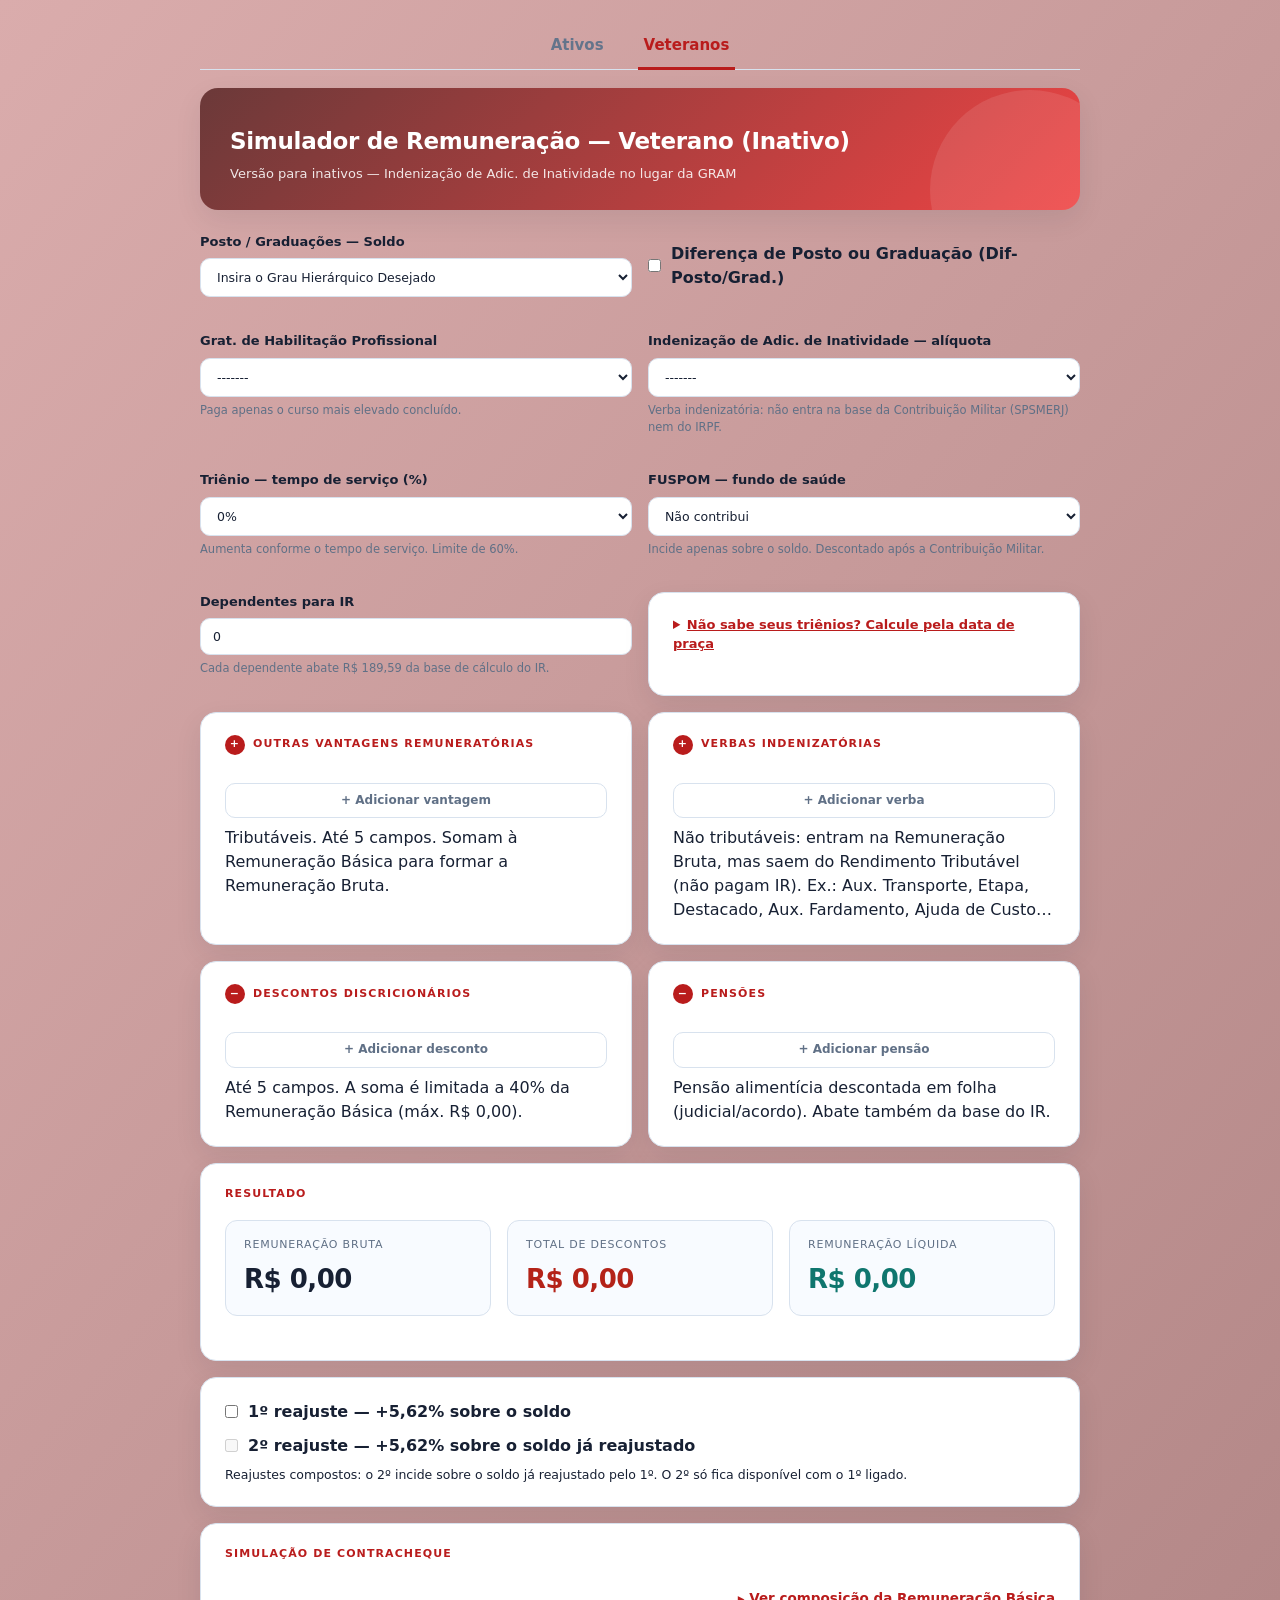
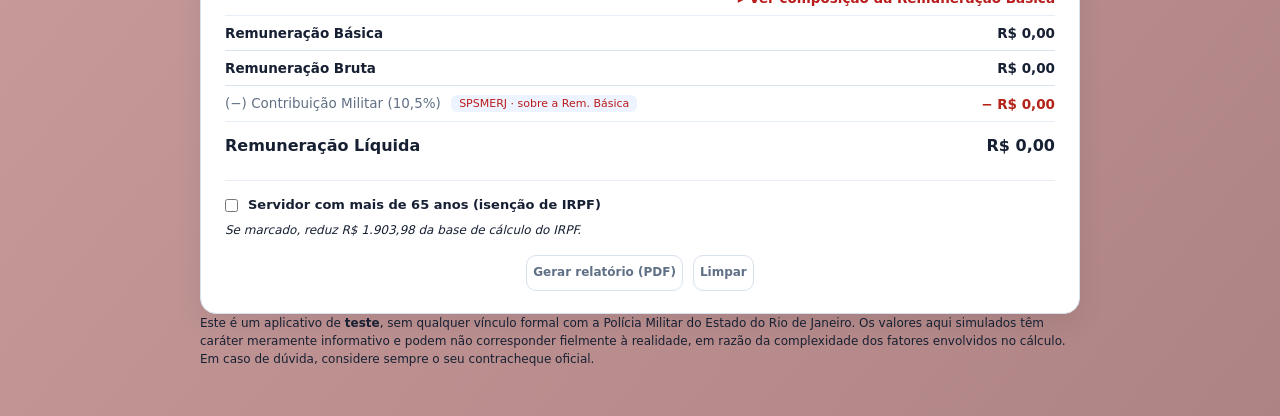
==== commit 6fe0f6ff: "Add files via upload" ====
--- a/Calculadora_Veterano.html
+++ b/Calculadora_Veterano.html
@@ -12,7 +12,7 @@
     }
   </style>
   <title>Simulador de Remuneração — Veterano (Inativo) </title>
-  <script src="Calculadora_Veterano_v4.js"></script>
+  <script src="Calculadora_Veterano_v6.js"></script>
   <link rel="stylesheet" href="chrome-extension://d1582fdd-89d3-484b-8e49-4ea35ffc04d0/app/content-style.css">
 </head>
 
@@ -324,13 +324,13 @@
 
   
     </div>
-        <!-- Rodapé informativo / aviso 
+        <!-- Rodapé informativo / aviso -->
       <div class="hint" style="font-size: 12px; font-" >
         Este é um aplicativo de <strong>teste</strong>, sem qualquer vínculo formal com a Polícia Militar
         do Estado do Rio de Janeiro. Os valores aqui simulados têm caráter meramente informativo e podem
         não corresponder fielmente à realidade, em razão da complexidade dos fatores envolvidos no cálculo.
         Em caso de dúvida, considere sempre o seu contracheque oficial.
-      </div>-->
+      </div>
 </body>
 
-</html>
+</html>
